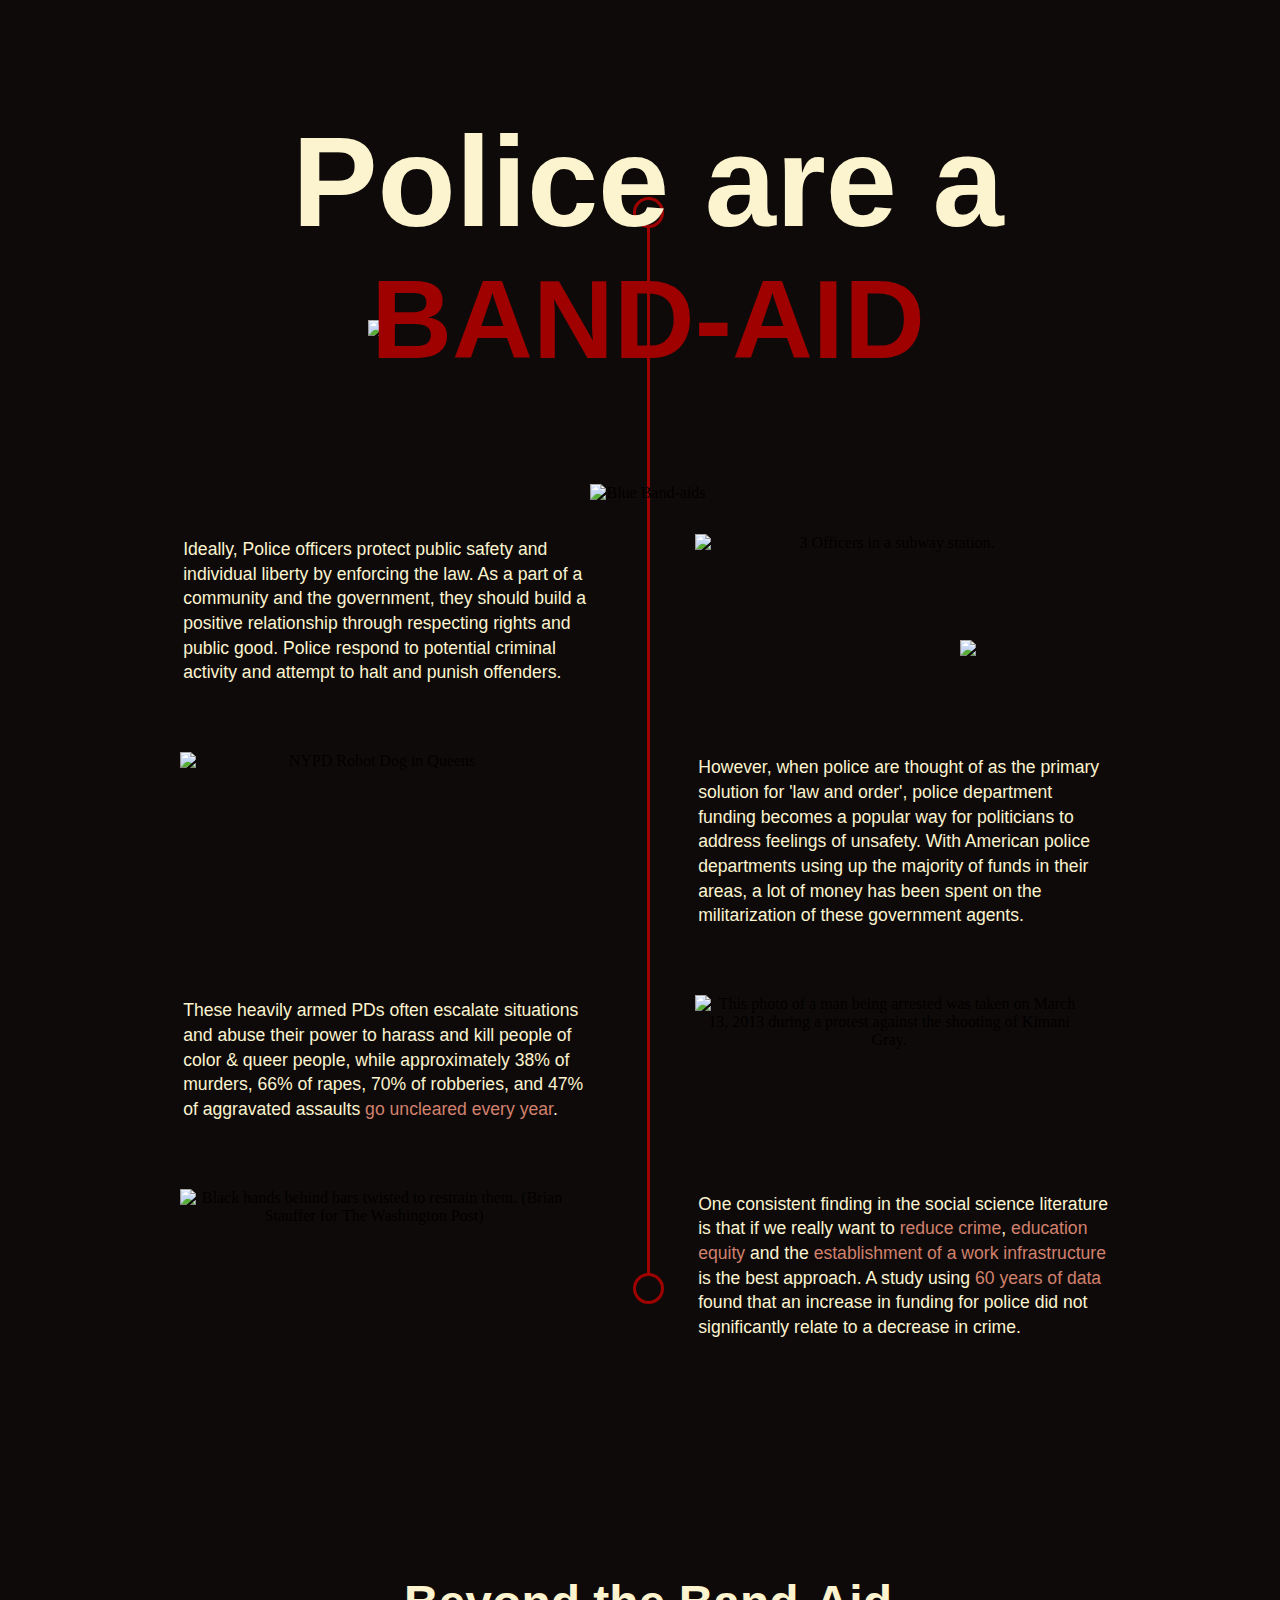
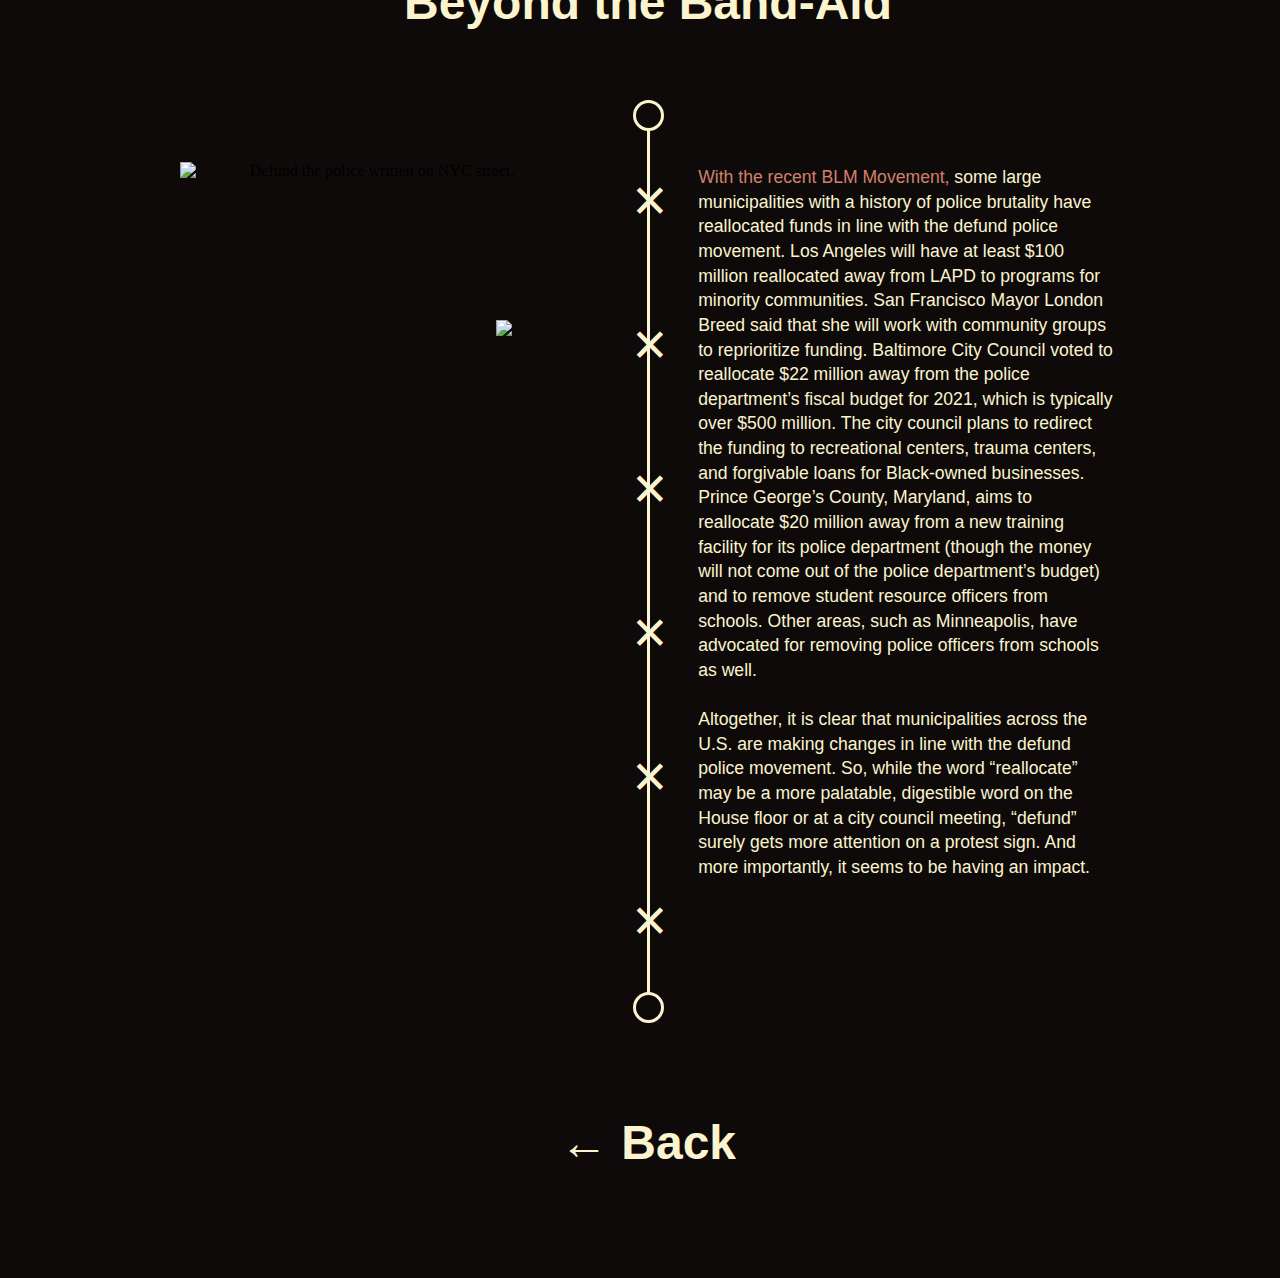
==== police.html @ 2b91f803 "Added Stitches" ====
<!DOCTYPE html>
<html lang="en" dir="ltr">
  <head>
    <meta charset="utf-8">
    <title>Policing - A Band-Aid</title>
    <script src="rellax.min.js" charset="utf-8"></script>
    <link rel="stylesheet" href="https://use.typekit.net/jdk3kzn.css">
    <link rel="stylesheet" href="./styles.css">
  </head>

  <body>
    <div class="content">
      <div class="pageTitle">
        <h1>Police are a</h1>
        <h2>BAND-AID</h2>
      </div>

      <div class="rellax" data-rellax-speed="6">
        <img class="bandaid" src="./img/Blue.png" alt="Blue Band-aids">
      </div>

      <div class="infoGrid">

        <div class="line">
          <span class="dot topDot"></span>
          <span class="dot bottomDot"></span>
        </div>

        <p> Ideally, Police officers protect public safety and individual liberty by enforcing the law. As a part of a community and the government, they should build a positive relationship through respecting rights and public good. Police respond to potential criminal activity and attempt to halt and punish offenders.</p>
        <img src="https://www.amny.com/wp-content/uploads/2019/06/image-256.jpg" alt="3 Officers in a subway station.">
        <img src="https://images.foxtv.com/static.fox5ny.com/www.fox5ny.com/content/uploads/2021/02/1280/720/FNTV_NYPD_robot_dog_2.jpg?ve=1&tl=1" alt="NYPD Robot Dog in Queens">
        <p>However, when police are thought of as the primary solution for 'law and order', police department funding becomes a popular way for politicians to address feelings of unsafety. With American police departments using up the majority of funds in their areas, a lot of money has been spent on the militarization of these government agents.</p>
        <p>These heavily armed PDs often escalate situations and abuse their power to harass and kill people of color & queer people, while approximately 38% of murders, 66% of rapes, 70% of robberies, and 47% of aggravated assaults <a href="https://ucr.fbi.gov/crime-in-the-u.s/2017/crime-in-the-u.s.-2017/topic-pages/clearance-browse-by/national-data">go uncleared every year</a>.</p>
        <img src="https://progressivepupil.files.wordpress.com/2013/04/kimani-gray-protests.jpg" alt="This photo of a man being arrested was taken on March 13, 2013 during a protest against the shooting of Kimani Gray.">
        <img src="https://www.washingtonpost.com/resizer/GA7rl4iK_ZxaNHy1tuQwQtfkIB8=/arc-anglerfish-washpost-prod-washpost/4SUAOBHTNBFXZN3KG2MSLFQ6EE.jpg" alt="Black hands behind bars twisted to restrain them. (Brian Stauffer for The Washington Post)">
        <p>One consistent finding in the social science literature is that if we really want to <a href="https://www.washingtonpost.com/outlook/2020/06/16/camden-nj-police-reboot-is-being-misused-debate-over-police-reform/">reduce crime</a>, <a href="https://eml.berkeley.edu/~moretti/lm46.pdf">education equity</a> and the <a href="http://users.cla.umn.edu/~uggen/Uggen_Shannon_SP_14.pdf">establishment of a work infrastructure</a> is the best approach. A study using <a href="https://www.washingtonpost.com/politics/2020/06/07/over-past-60-years-more-spending-police-hasnt-necessarily-meant-less-crime/">60 years of data</a> found that an increase in funding for police did not significantly relate to a decrease in crime.</p>

      </div>

      <h3>Beyond the Band-Aid</h3>

      <div class="solutionGrid">


        <div class="line">
          <span class="dot topDot"></span>
          <span class="dot bottomDot"></span>
          <div class="stitches">
            <p>&#10005;</p>
            <p>&#10005;</p>
            <p>&#10005;</p>
            <p>&#10005;</p>
            <p>&#10005;</p>
            <p>&#10005;</p>
          </div>
        </div>

        <img src="https://static01.nyt.com/images/2020/06/08/us/08UNREST-DEFUND-wdc/08UNREST-DEFUND-wdc-mobileMasterAt3x.jpg" alt="Defund the police written on NYC street.">
        <p><a href="https://www.brookings.edu/blog/fixgov/2020/06/19/what-does-defund-the-police-mean-and-does-it-have-merit/">With the recent BLM Movement,</a> some large municipalities with a history of police brutality have reallocated funds in line with the defund police movement. Los Angeles will have at least $100 million reallocated away from LAPD to programs for minority communities. San Francisco Mayor London Breed said that she will work with community groups to reprioritize funding. Baltimore City Council voted to reallocate $22 million away from the police department’s fiscal budget for 2021, which is typically over $500 million. The city council plans to redirect the funding to recreational centers, trauma centers, and forgivable loans for Black-owned businesses. Prince George’s County, Maryland, aims to reallocate $20 million away from a new training facility for its police department (though the money will not come out of the police department’s budget) and to remove student resource officers from schools. Other areas, such as Minneapolis, have advocated for removing police officers from schools as well.
          <br><br>
        Altogether, it is clear that municipalities across the U.S. are making changes in line with the defund police movement. So, while the word “reallocate” may be a more palatable, digestible word on the House floor or at a city council meeting, “defund” surely gets more attention on a protest sign. And more importantly, it seems to be having an impact.</p>

      </div>

    </div>

    <img class="polDec1 dec rellax" data-rellax-speed="-4"  src="./img/Wire2.png">
    <img class="polDec2 dec rellax" data-rellax-speed="-4"  src="./img/Gun.png">
    <img class="polDec3 dec rellax" data-rellax-speed="-4"  src="./img/Rose.png">

    <a href="index.html" class="backButton"><h3>← Back</h3></a>



  </body>

  <script src="script.js" charset="utf-8"></script>

</html>
---- styles.css ----
/* Site Styles */

body {
  background-color: #0F0A0A;
  min-height: 1000px;
}

html, body {
  overflow-x: hidden;
  width: 100vw;
}

h1 {
  font-family: forma-djr-text, sans-serif;
  font-weight: 700;
  font-style: normal;
  font-size: 8em;
  color: #FBF4CF;
  margin: .25em .10em;
}

h2 {
  font-family: boucherie-block, sans-serif;
  font-weight: 700;
  font-style: normal;
  font-size: 7em;
  color: #9F0000;
  margin: .25em .10em;
}

h3 {
  font-family: boucherie-block, sans-serif;
  font-weight: 700;
  font-style: normal;
  font-size: 3em;
  color: #FBF4CF;
  margin: .25em .10em;
}

h4 {
  font-family: blonde-fraktur, serif;
  font-weight: 400;
  font-style: normal;
  font-size: 7em;
  color: #9F0000;
  margin: .25em .10em;
}

a {
  text-decoration: none;
  cursor:pointer;
}

p a {
  color: #D1816C;
}

p a:hover {
  color: #6B587C;
}

img.dec {
  z-index: -1;
  position: absolute;
}

/* Site Format */

body {
  text-align: center;
}

.content {
  max-width: 1000px;
  margin-left: auto;
  margin-right: auto;
}

p {
  font-family: forma-djr-text, sans-serif;
  font-weight: 500;
  font-style: normal;
  font-size: 1.1em;
  line-height: 1.4em;

  text-align: left;
  margin: 2em;

  color: #FBF4CF;
}



/* Home Page */

  /* Home Page Header */

  .siteTitle {
    margin: 100px 0;
  }

  .siteTitle h2 {
    font-size: 8em;
    color: #FBF4CF;
    margin-bottom: 0;
  }

  .siteTitle h4 {
    margin-top: 0;
  }

  /* Home Page Grid */

  .menuSec {
    width: 100%;
    display: flex;
    flex-wrap: wrap;
    justify-content: space-around;
    margin-bottom: 100px;
  }

  .menuItem div {
    margin: 50px;
    width: 300px;
    height: 300px;
  }

  .menuItem div img {
    width:100%;
  }

  /* Home Page Decoration */

  .homeDec1 {
    top:12em;
    left:62vw;
  }

  .homeDec2 {
    top:-10em;
    left:-300px;
    transform: rotate(0turn);
  }

/* Content Page */

  /* Content Header */

  .pageTitle {
    margin: 100px 0;
  }

  .pageTitle h1 {
    margin-bottom: 0;
  }

  .pageTitle h2 {
    margin-top: 0;
  }

  /* Content Grid */

  .infoGrid {
    display: grid;
    grid-template-columns: 1fr 30px 1fr;
    grid-template-rows: auto auto auto auto;
    margin-bottom: 200px;
  }

  .infoGrid p {
    align-self: stretch;
    justify-self: stretch;
  }

  .infoGrid img {
    align-self: stretch;
    justify-self: stretch;
    margin: 2em;
    margin-bottom: 4em;
    object-fit:cover;
    width: 80%;
  }

  .solutionGrid {
    display: grid;
    grid-template-columns: 1fr 30px 1fr;
    grid-template-rows: 500px;
    margin: 100px 0 200px 0;
  }

  .solutionGrid {
    grid-template-rows: auto;
  }

  .solutionGrid p {
    align-self: stretch;
    justify-self: stretch;
  }

  .solutionGrid img {
    align-self: stretch;
    justify-self: stretch;
    margin: 2em;
    object-fit:cover;
    width: 80%;
  }

  /* Line */

  .dot {
    height: 25px;
    width: 25px;
    background-color: #1F1F1F00;
    border-radius: 50%;
    border: 3px solid #9F0000;
    display: inline-block;
    position: absolute;
  }

  .dot.topDot {
    top: -30px;
    left: -16.5px;
  }

  .dot.bottomDot {
    bottom: -30px;
    left: -16.5px;
  }

  .line {
    box-sizing: border-box;
    border-left: 3px solid #9F0000;
    width: 1px;
    height: 120%;
    margin-top: -275px;

    z-index: -1;

    grid-column-start: 2;
    grid-column-end: 2;
    grid-row-start: 1;
    grid-row-end: end;
    justify-self: center;
    position: relative;
  }

  .stitches {
    position: absolute;
    display: flex;
    flex-direction: column;
    justify-content: space-around;
    height: 100%;
  }

  .stitches p{
    margin: 0;
    font-size: 45px;
    margin-left: -19px;
  }

  .solutionGrid .line {
    margin-top: 0;
    height: 110%;
    border-left: 3px solid #FBF4CF;
  }

  .solutionGrid .line .dot {
    border: 3px solid #FBF4CF;
  }

  .backButton h3 {
    margin-bottom: 100px;
  }

  /* Decoration */

  .polDec1 {
    top: 40em;
    left: 75vw;
  }

  .pestDec1 {
    top: 100em;
    left: 75vw;
  }

  .polDec2 {
    top:20em;
    right:70vw;
  }

  .polDec3 {
    top:120em;
    right:60vw;
  }

  .pestDec3 {
    width:1000px;
    top:130em;
    right:60vw;
  }








/* Alex Yang */
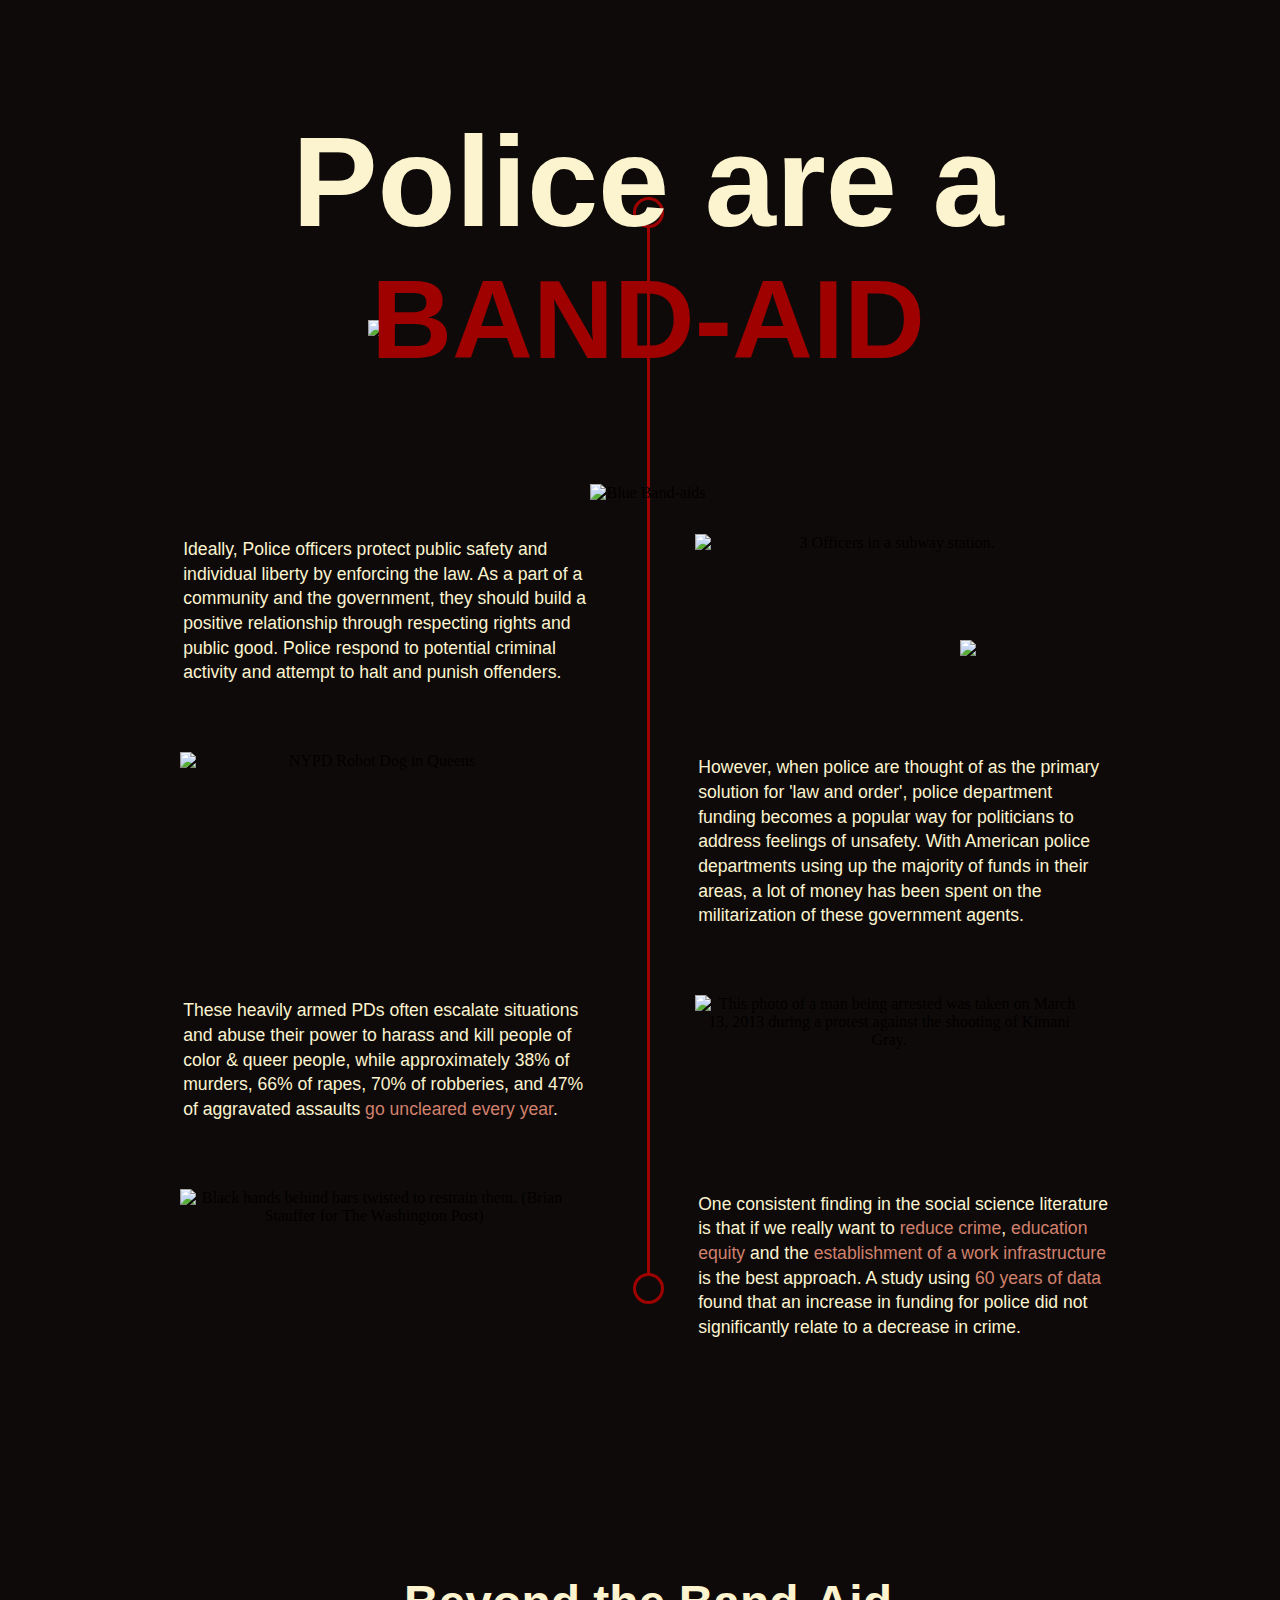
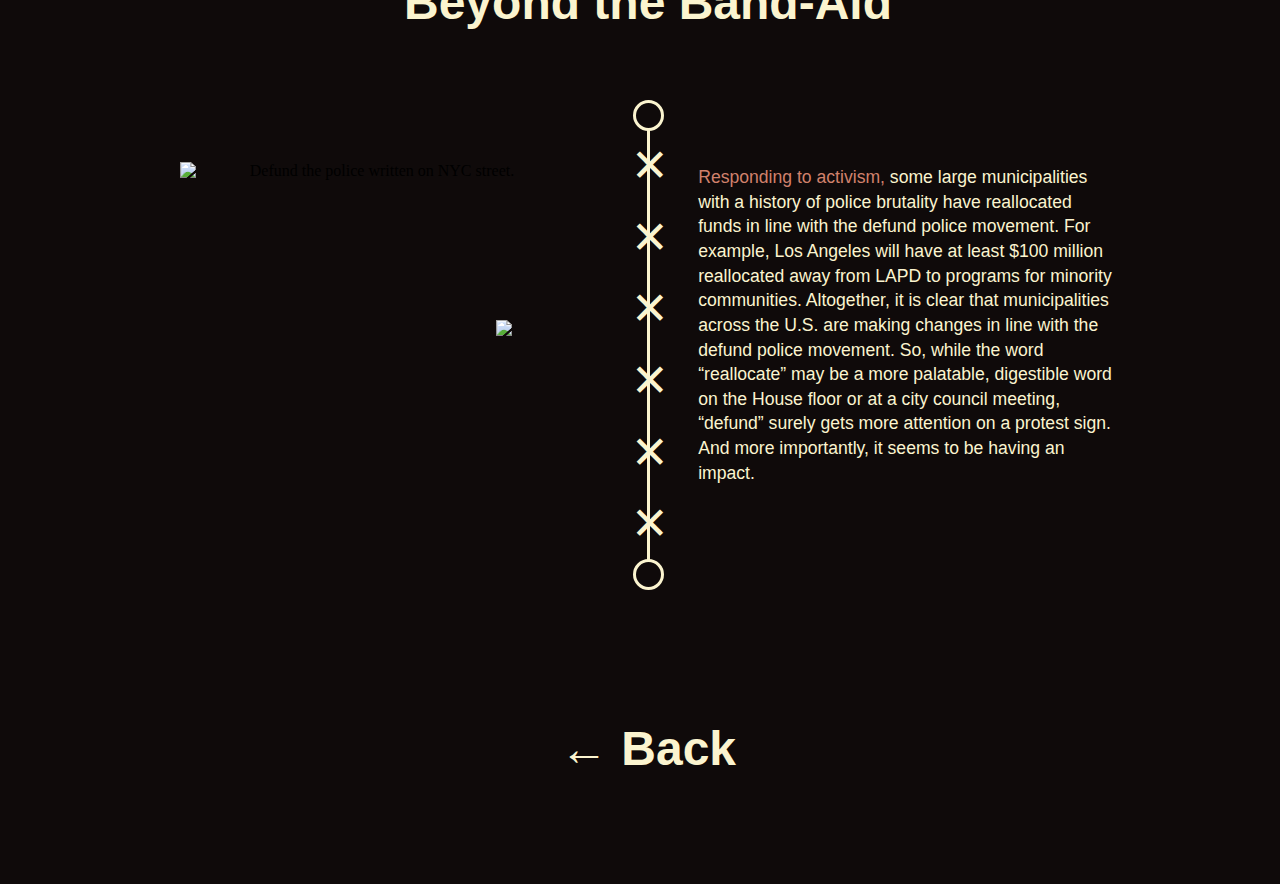
==== commit af52a161: "Modified link placement" ====
--- a/police.html
+++ b/police.html
@@ -56,9 +56,7 @@
         </div>
 
         <img src="https://static01.nyt.com/images/2020/06/08/us/08UNREST-DEFUND-wdc/08UNREST-DEFUND-wdc-mobileMasterAt3x.jpg" alt="Defund the police written on NYC street.">
-        <p><a href="https://www.brookings.edu/blog/fixgov/2020/06/19/what-does-defund-the-police-mean-and-does-it-have-merit/">With the recent BLM Movement,</a> some large municipalities with a history of police brutality have reallocated funds in line with the defund police movement. Los Angeles will have at least $100 million reallocated away from LAPD to programs for minority communities. San Francisco Mayor London Breed said that she will work with community groups to reprioritize funding. Baltimore City Council voted to reallocate $22 million away from the police department’s fiscal budget for 2021, which is typically over $500 million. The city council plans to redirect the funding to recreational centers, trauma centers, and forgivable loans for Black-owned businesses. Prince George’s County, Maryland, aims to reallocate $20 million away from a new training facility for its police department (though the money will not come out of the police department’s budget) and to remove student resource officers from schools. Other areas, such as Minneapolis, have advocated for removing police officers from schools as well.
-          <br><br>
-        Altogether, it is clear that municipalities across the U.S. are making changes in line with the defund police movement. So, while the word “reallocate” may be a more palatable, digestible word on the House floor or at a city council meeting, “defund” surely gets more attention on a protest sign. And more importantly, it seems to be having an impact.</p>
+        <p><a href="https://www.brookings.edu/blog/fixgov/2020/06/19/what-does-defund-the-police-mean-and-does-it-have-merit/">Responding to activism,</a> some large municipalities with a history of police brutality have reallocated funds in line with the defund police movement. For example, Los Angeles will have at least $100 million reallocated away from LAPD to programs for minority communities. Altogether, it is clear that municipalities across the U.S. are making changes in line with the defund police movement. So, while the word “reallocate” may be a more palatable, digestible word on the House floor or at a city council meeting, “defund” surely gets more attention on a protest sign. And more importantly, it seems to be having an impact.</p>
 
       </div>
 
